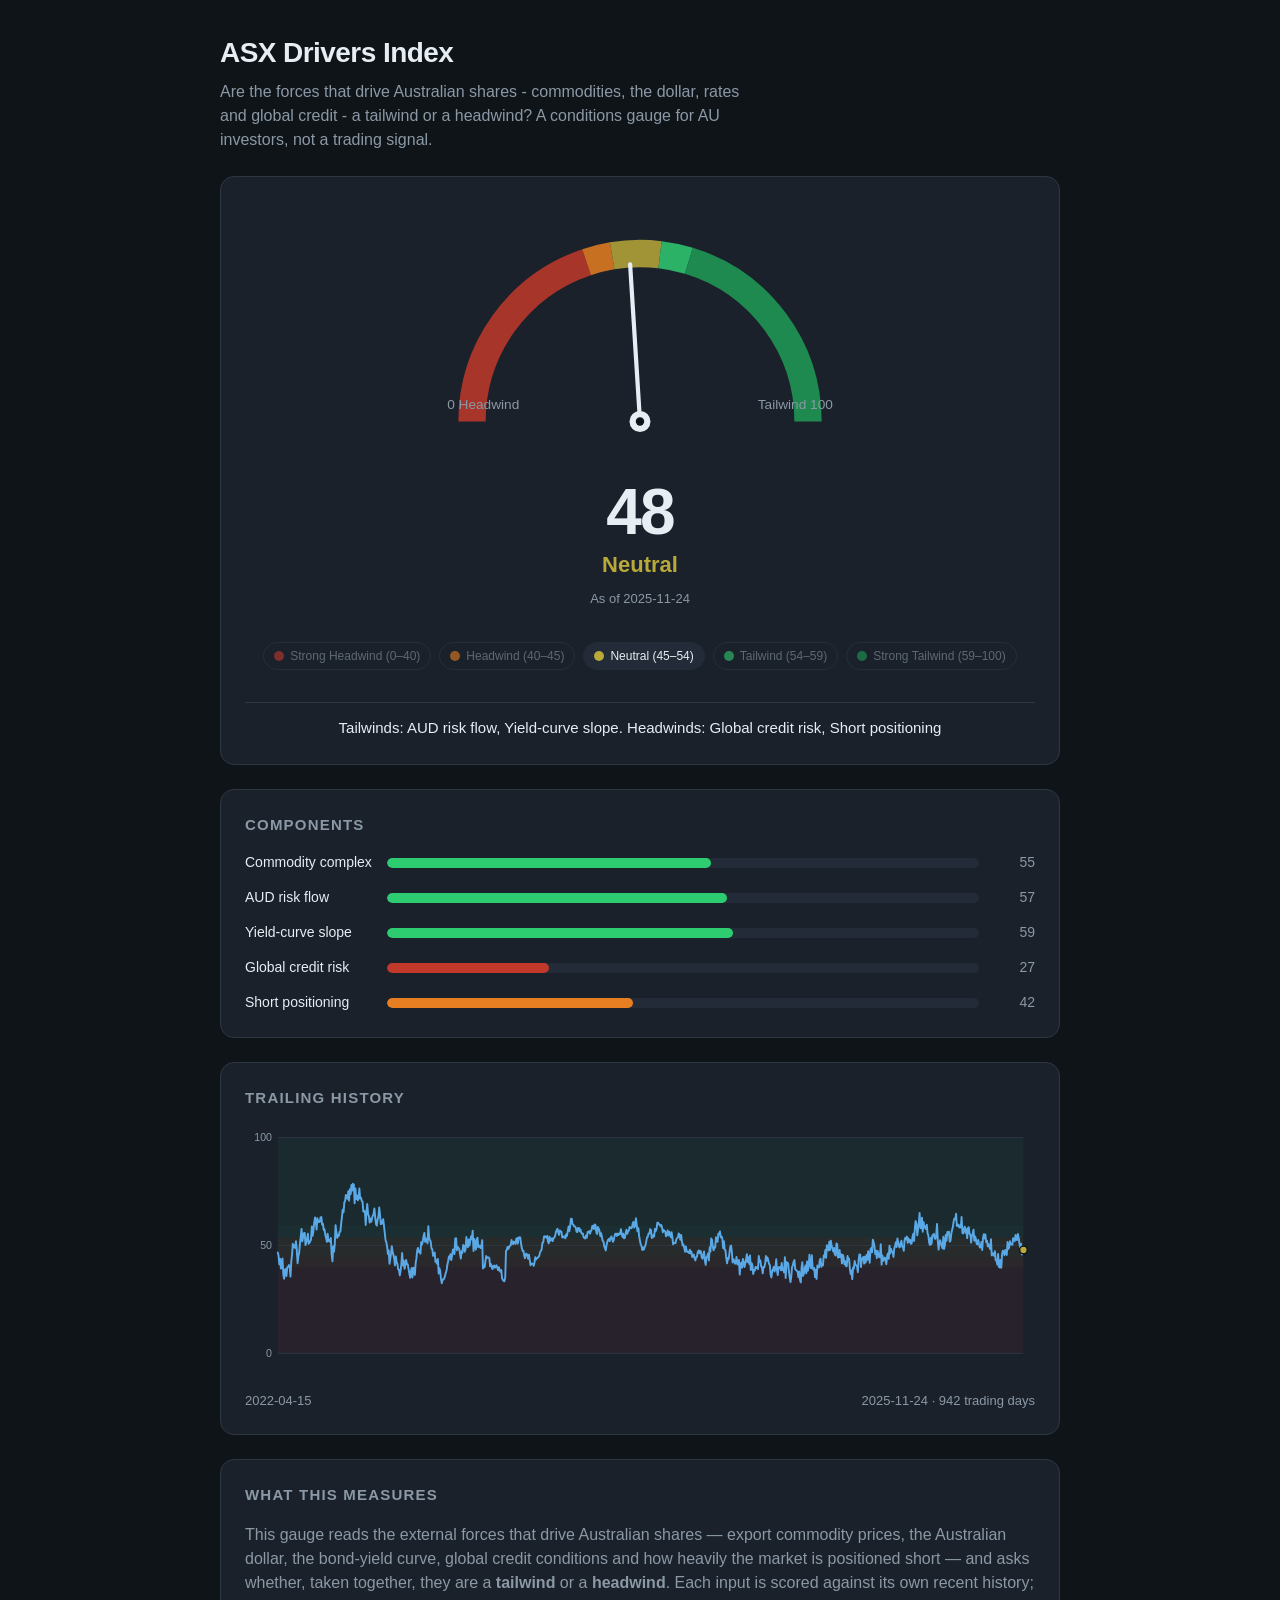
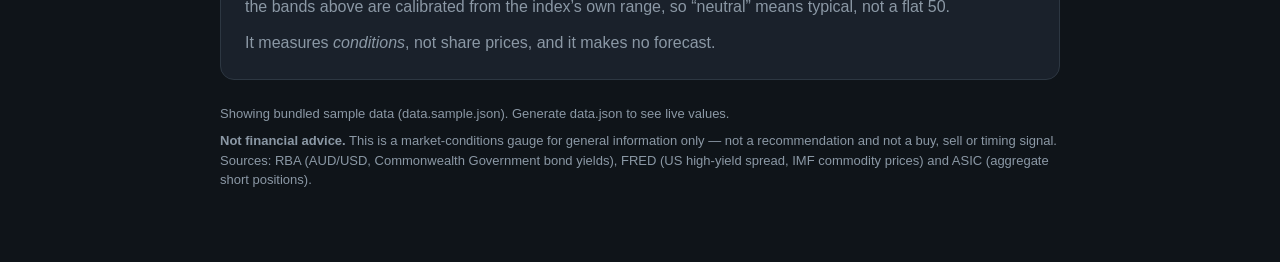
==== web/index.html @ b79fdc81 "Public framing: stable calibrated band labels, legend, summary Replace rank-against-all-history labe" ====
<!DOCTYPE html>
<html lang="en">
<head>
  <meta charset="utf-8" />
  <meta name="viewport" content="width=device-width, initial-scale=1" />
  <title>ASX Mood Index</title>
  <meta name="description" content="A Fear & Greed-style market-sentiment gauge for the Australian market." />
  <link rel="stylesheet" href="styles.css" />
</head>
<body>
  <main class="wrap">
    <header class="head">
      <h1>ASX Mood Index</h1>
      <p class="tagline">A Fear &amp; Greed&ndash;style sentiment gauge for the Australian market.
        A measure of market <em>mood</em>, not a trading signal.</p>
    </header>

    <section class="gauge-card" aria-label="Current mood gauge">
      <svg id="gauge" viewBox="0 0 400 250" role="img" aria-labelledby="gauge-score gauge-label"></svg>
      <div class="gauge-readout">
        <div id="gauge-score" class="score">&ndash;&ndash;</div>
        <div id="gauge-label" class="label">Loading&hellip;</div>
        <div id="gauge-date" class="asof"></div>
      </div>
      <div id="band-legend" class="band-legend"></div>
      <p id="summary" class="summary"></p>
    </section>

    <section class="components-card" aria-label="Component breakdown">
      <h2>Components</h2>
      <div id="components" class="components"></div>
    </section>

    <section class="history-card" aria-label="Trailing history">
      <h2>Trailing history</h2>
      <svg id="history" viewBox="0 0 820 260" role="img" aria-label="Index history chart"></svg>
      <div id="history-meta" class="history-meta"></div>
    </section>

    <section class="about-card" aria-label="What this measures">
      <h2>What this measures</h2>
      <p>This gauge reads the external forces that drive Australian shares &mdash; export
        commodity prices, the Australian dollar, the bond-yield curve, global credit
        conditions and how heavily the market is positioned short &mdash; and asks whether,
        taken together, they are a <strong>tailwind</strong> or a <strong>headwind</strong>.
        Each input is scored against its own recent history; the bands above are calibrated
        from the index&rsquo;s own range, so &ldquo;neutral&rdquo; means typical, not a flat 50.</p>
      <p>It measures <em>conditions</em>, not share prices, and it makes no forecast.</p>
    </section>

    <footer class="foot">
      <p id="source-note"></p>
      <p class="disclaimer"><strong>Not financial advice.</strong> This is a market-conditions
        gauge for general information only &mdash; not a recommendation and not a buy, sell or
        timing signal. Sources: RBA (AUD/USD, Commonwealth Government bond yields), FRED
        (US high-yield spread, IMF commodity prices) and ASIC (aggregate short positions).</p>
    </footer>
  </main>

  <script src="app.js"></script>
</body>
</html>
---- web/styles.css ----
:root {
  --bg: #0f1419;
  --panel: #1a212b;
  --panel-2: #222b37;
  --text: #e6edf3;
  --muted: #8b98a5;
  --line: #2d3742;

  --extreme-fear: #c0392b;
  --fear: #e67e22;
  --neutral: #b8a93a;
  --greed: #2ecc71;
  --extreme-greed: #1f9d57;
}

* { box-sizing: border-box; }

body {
  margin: 0;
  background: var(--bg);
  color: var(--text);
  font: 16px/1.5 -apple-system, BlinkMacSystemFont, "Segoe UI", Roboto, Helvetica, Arial, sans-serif;
}

.wrap {
  max-width: 880px;
  margin: 0 auto;
  padding: 32px 20px 64px;
}

.head h1 {
  margin: 0 0 6px;
  font-size: 28px;
  letter-spacing: -0.02em;
}

.tagline {
  margin: 0;
  color: var(--muted);
  max-width: 60ch;
}

section {
  background: var(--panel);
  border: 1px solid var(--line);
  border-radius: 14px;
  padding: 24px;
  margin-top: 24px;
}

h2 {
  margin: 0 0 16px;
  font-size: 15px;
  text-transform: uppercase;
  letter-spacing: 0.08em;
  color: var(--muted);
}

/* Gauge */
.gauge-card {
  display: flex;
  flex-wrap: wrap;
  align-items: center;
  justify-content: center;
  gap: 16px;
  text-align: center;
}

#gauge { width: 100%; max-width: 420px; height: auto; }

.gauge-readout { width: 100%; }

.score {
  font-size: 64px;
  font-weight: 700;
  line-height: 1;
  letter-spacing: -0.03em;
}

.label {
  font-size: 22px;
  font-weight: 600;
  margin-top: 4px;
}

.asof {
  color: var(--muted);
  font-size: 13px;
  margin-top: 8px;
}

/* Band legend */
.band-legend {
  display: flex;
  flex-wrap: wrap;
  justify-content: center;
  gap: 8px;
  margin-top: 18px;
  width: 100%;
}

.band-chip {
  display: inline-flex;
  align-items: center;
  gap: 6px;
  padding: 4px 10px;
  border-radius: 999px;
  border: 1px solid var(--line);
  font-size: 12px;
  color: var(--muted);
  opacity: 0.6;
}

.band-chip.active {
  opacity: 1;
  color: var(--text);
  background: var(--panel-2);
  border-color: var(--panel-2);
}

.band-dot {
  width: 10px;
  height: 10px;
  border-radius: 50%;
  display: inline-block;
}

.summary {
  width: 100%;
  margin: 16px 0 0;
  padding-top: 14px;
  border-top: 1px solid var(--line);
  color: var(--text);
  font-size: 15px;
}

.about-card p {
  margin: 0 0 12px;
  color: var(--muted);
}
.about-card p:last-child { margin-bottom: 0; }

/* Components */
.components { display: grid; gap: 14px; }

.component {
  display: grid;
  grid-template-columns: 130px 1fr 44px;
  align-items: center;
  gap: 12px;
}

.component .name { color: var(--text); font-size: 14px; }

.component .track {
  position: relative;
  height: 10px;
  background: var(--panel-2);
  border-radius: 6px;
  overflow: hidden;
}

.component .fill {
  position: absolute;
  top: 0; left: 0; bottom: 0;
  border-radius: 6px;
}

.component .val {
  text-align: right;
  font-variant-numeric: tabular-nums;
  color: var(--muted);
  font-size: 14px;
}

/* History */
#history { width: 100%; height: auto; }

.history-meta {
  display: flex;
  justify-content: space-between;
  color: var(--muted);
  font-size: 13px;
  margin-top: 8px;
}

/* Footer */
.foot { margin-top: 24px; }
.foot p { margin: 0 0 8px; color: var(--muted); font-size: 13px; }
.disclaimer { font-size: 12px; }

@media (max-width: 520px) {
  .score { font-size: 52px; }
  .component { grid-template-columns: 96px 1fr 40px; }
}
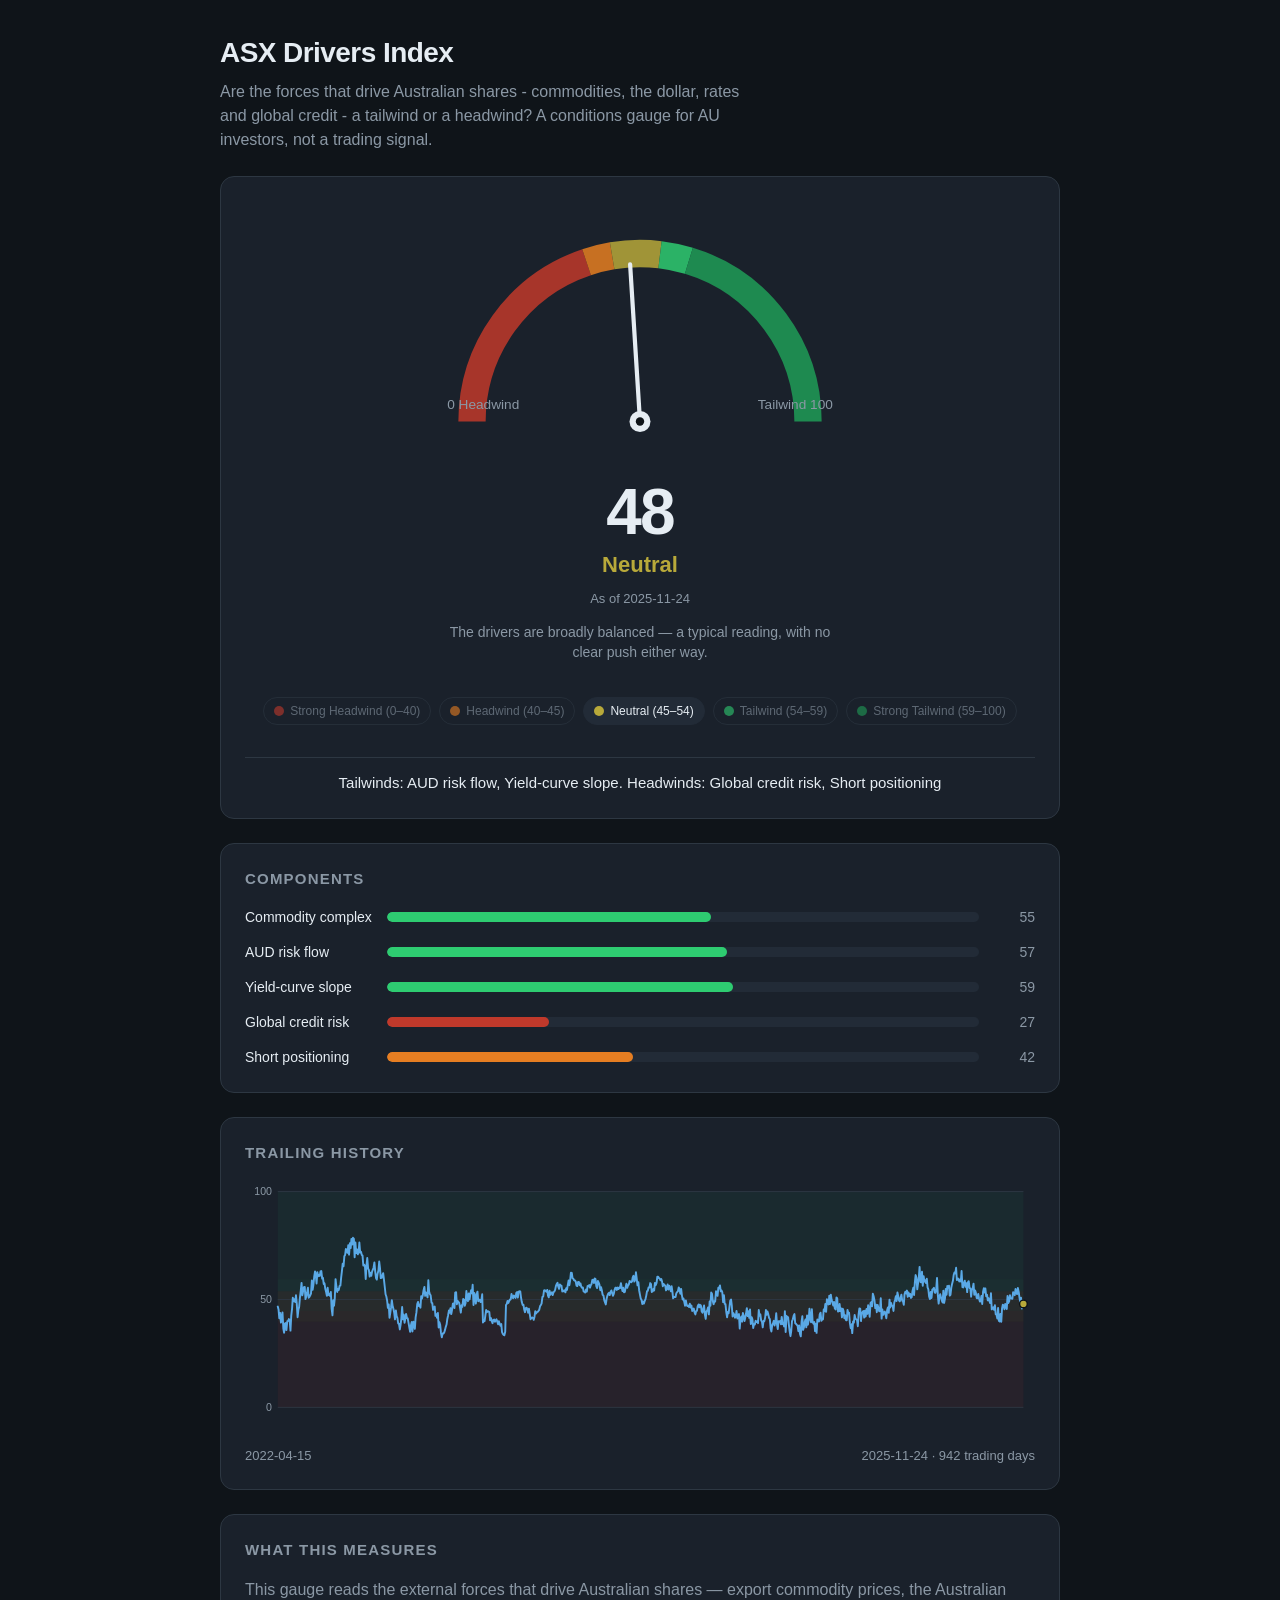
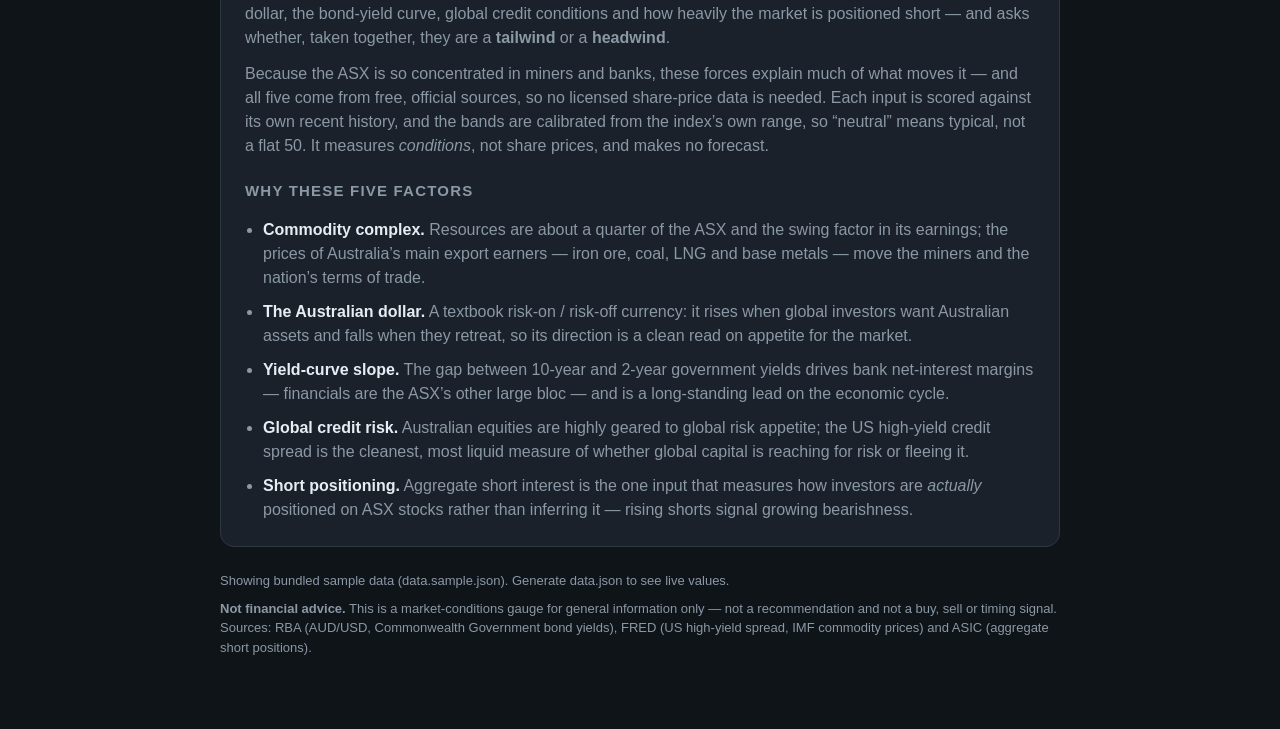
==== commit 01400a00: "Describe the bands and justify the factors in the UI Address framing feedback: add a plain-English d" ====
--- a/web/index.html
+++ b/web/index.html
@@ -5,7 +5,7 @@
   <meta name="viewport" content="width=device-width, initial-scale=1" />
   <title>ASX Mood Index</title>
   <meta name="description" content="A Fear & Greed-style market-sentiment gauge for the Australian market." />
-  <link rel="stylesheet" href="styles.css" />
+  <link rel="stylesheet" href="styles.css?v=3" />
 </head>
 <body>
   <main class="wrap">
@@ -21,6 +21,7 @@
         <div id="gauge-score" class="score">&ndash;&ndash;</div>
         <div id="gauge-label" class="label">Loading&hellip;</div>
         <div id="gauge-date" class="asof"></div>
+        <p id="band-description" class="band-desc"></p>
       </div>
       <div id="band-legend" class="band-legend"></div>
       <p id="summary" class="summary"></p>
@@ -42,10 +43,33 @@
       <p>This gauge reads the external forces that drive Australian shares &mdash; export
         commodity prices, the Australian dollar, the bond-yield curve, global credit
         conditions and how heavily the market is positioned short &mdash; and asks whether,
-        taken together, they are a <strong>tailwind</strong> or a <strong>headwind</strong>.
-        Each input is scored against its own recent history; the bands above are calibrated
-        from the index&rsquo;s own range, so &ldquo;neutral&rdquo; means typical, not a flat 50.</p>
-      <p>It measures <em>conditions</em>, not share prices, and it makes no forecast.</p>
+        taken together, they are a <strong>tailwind</strong> or a <strong>headwind</strong>.</p>
+      <p>Because the ASX is so concentrated in miners and banks, these forces explain much of
+        what moves it &mdash; and all five come from free, official sources, so no licensed
+        share-price data is needed. Each input is scored against its own recent history, and
+        the bands are calibrated from the index&rsquo;s own range, so &ldquo;neutral&rdquo;
+        means typical, not a flat 50. It measures <em>conditions</em>, not share prices, and
+        makes no forecast.</p>
+
+      <h2>Why these five factors</h2>
+      <ul class="factors">
+        <li><strong>Commodity complex.</strong> Resources are about a quarter of the ASX and
+          the swing factor in its earnings; the prices of Australia&rsquo;s main export
+          earners &mdash; iron ore, coal, LNG and base metals &mdash; move the miners and the
+          nation&rsquo;s terms of trade.</li>
+        <li><strong>The Australian dollar.</strong> A textbook risk-on / risk-off currency: it
+          rises when global investors want Australian assets and falls when they retreat, so
+          its direction is a clean read on appetite for the market.</li>
+        <li><strong>Yield-curve slope.</strong> The gap between 10-year and 2-year government
+          yields drives bank net-interest margins &mdash; financials are the ASX&rsquo;s other
+          large bloc &mdash; and is a long-standing lead on the economic cycle.</li>
+        <li><strong>Global credit risk.</strong> Australian equities are highly geared to
+          global risk appetite; the US high-yield credit spread is the cleanest, most liquid
+          measure of whether global capital is reaching for risk or fleeing it.</li>
+        <li><strong>Short positioning.</strong> Aggregate short interest is the one input that
+          measures how investors are <em>actually</em> positioned on ASX stocks rather than
+          inferring it &mdash; rising shorts signal growing bearishness.</li>
+      </ul>
     </section>
 
     <footer class="foot">
@@ -57,6 +81,6 @@
     </footer>
   </main>
 
-  <script src="app.js"></script>
+  <script src="app.js?v=3"></script>
 </body>
 </html>
--- a/web/styles.css
+++ b/web/styles.css
@@ -125,6 +125,15 @@
   display: inline-block;
 }
 
+.band-desc {
+  width: 100%;
+  max-width: 52ch;
+  margin: 14px auto 0;
+  color: var(--muted);
+  font-size: 14px;
+  line-height: 1.45;
+}
+
 .summary {
   width: 100%;
   margin: 16px 0 0;
@@ -138,7 +147,17 @@
   margin: 0 0 12px;
   color: var(--muted);
 }
-.about-card p:last-child { margin-bottom: 0; }
+.about-card h2 { margin-top: 22px; }
+.about-card h2:first-child { margin-top: 0; }
+
+.factors {
+  margin: 0;
+  padding-left: 18px;
+  color: var(--muted);
+}
+.factors li { margin-bottom: 10px; }
+.factors li:last-child { margin-bottom: 0; }
+.factors strong { color: var(--text); }
 
 /* Components */
 .components { display: grid; gap: 14px; }
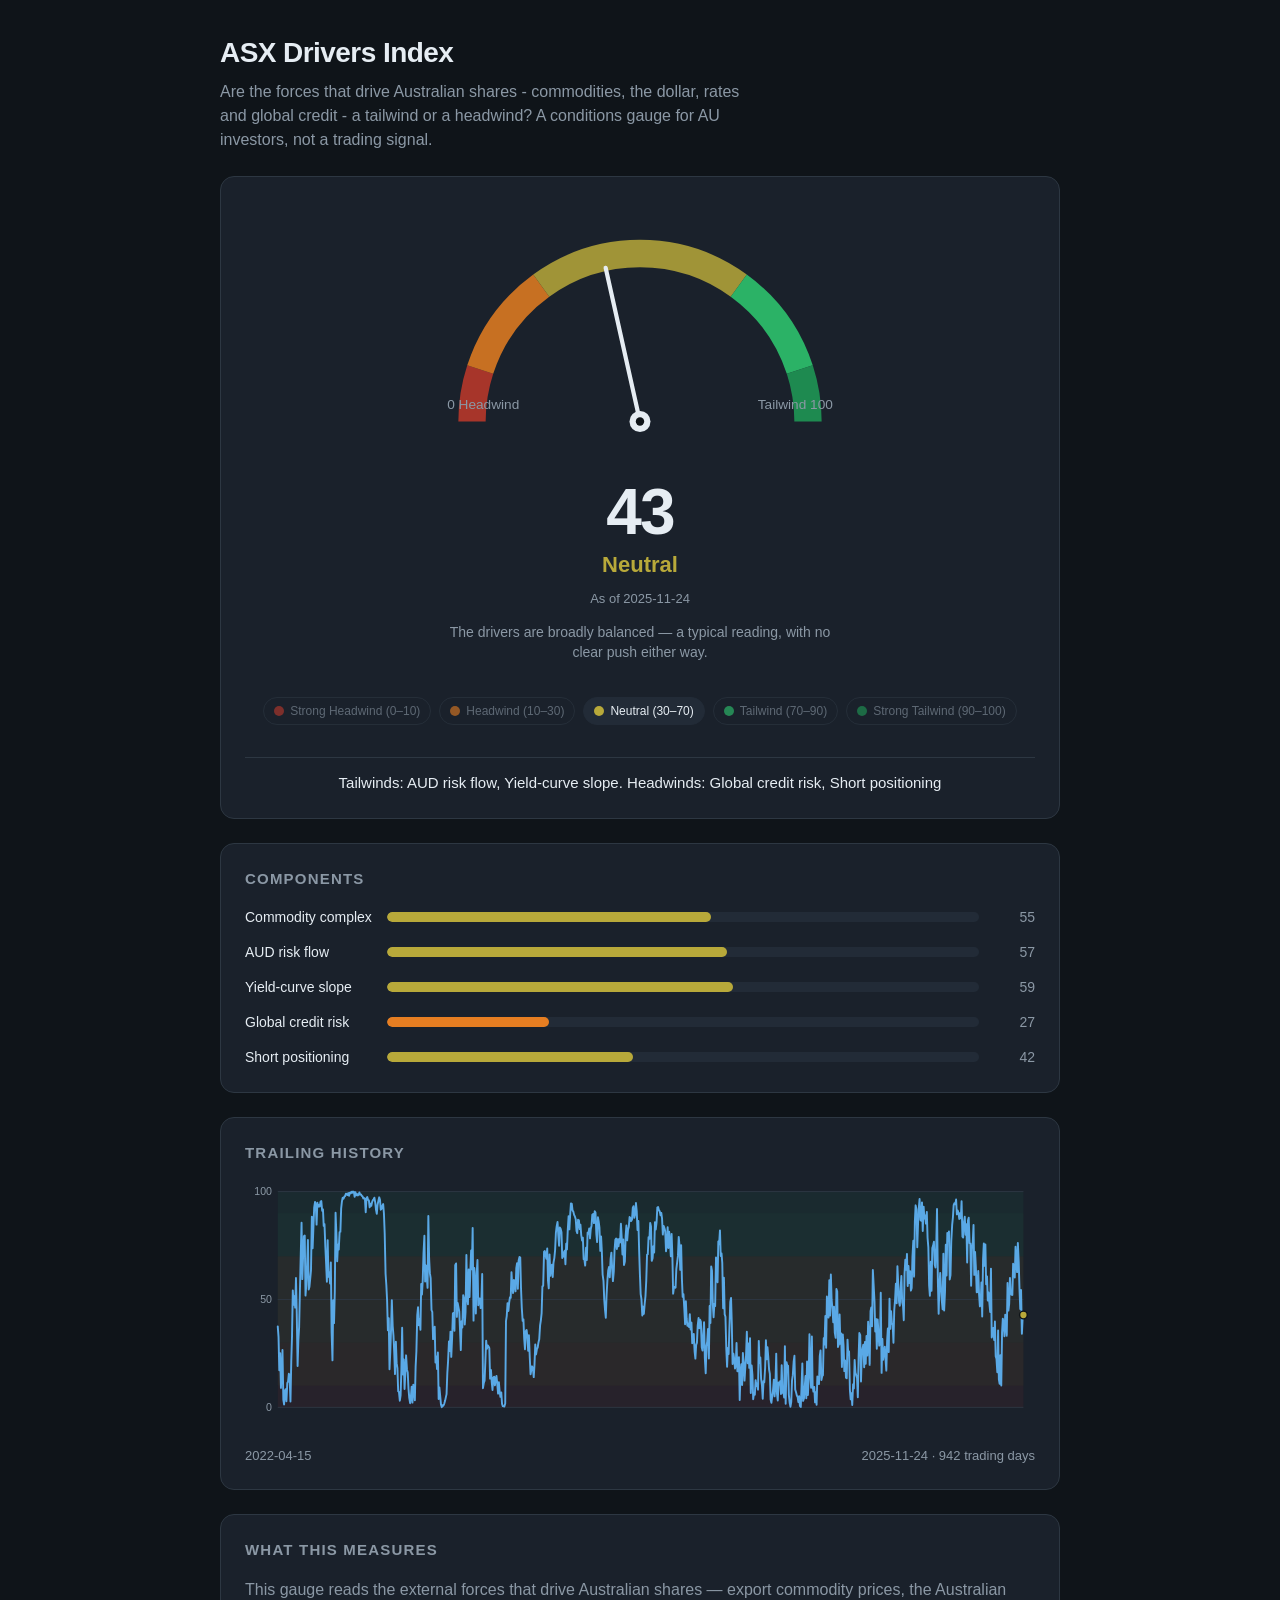
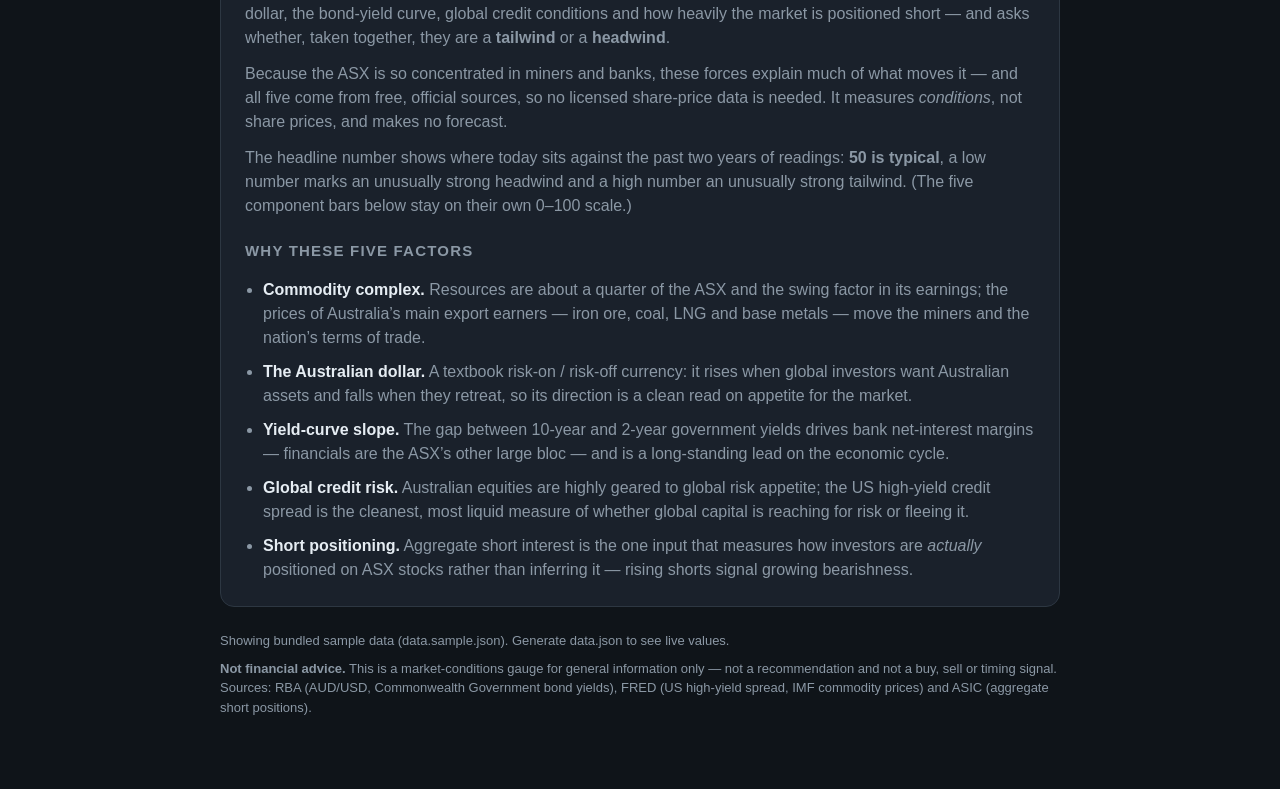
==== commit 99c37514: "Display gauge as percentile vs history so the needle swings Averaging compresses the raw composite i" ====
--- a/web/index.html
+++ b/web/index.html
@@ -46,10 +46,12 @@
         taken together, they are a <strong>tailwind</strong> or a <strong>headwind</strong>.</p>
       <p>Because the ASX is so concentrated in miners and banks, these forces explain much of
         what moves it &mdash; and all five come from free, official sources, so no licensed
-        share-price data is needed. Each input is scored against its own recent history, and
-        the bands are calibrated from the index&rsquo;s own range, so &ldquo;neutral&rdquo;
-        means typical, not a flat 50. It measures <em>conditions</em>, not share prices, and
+        share-price data is needed. It measures <em>conditions</em>, not share prices, and
         makes no forecast.</p>
+      <p>The headline number shows where today sits against the past two years of readings:
+        <strong>50 is typical</strong>, a low number marks an unusually strong headwind and a
+        high number an unusually strong tailwind. (The five component bars below stay on their
+        own 0&ndash;100 scale.)</p>
 
       <h2>Why these five factors</h2>
       <ul class="factors">
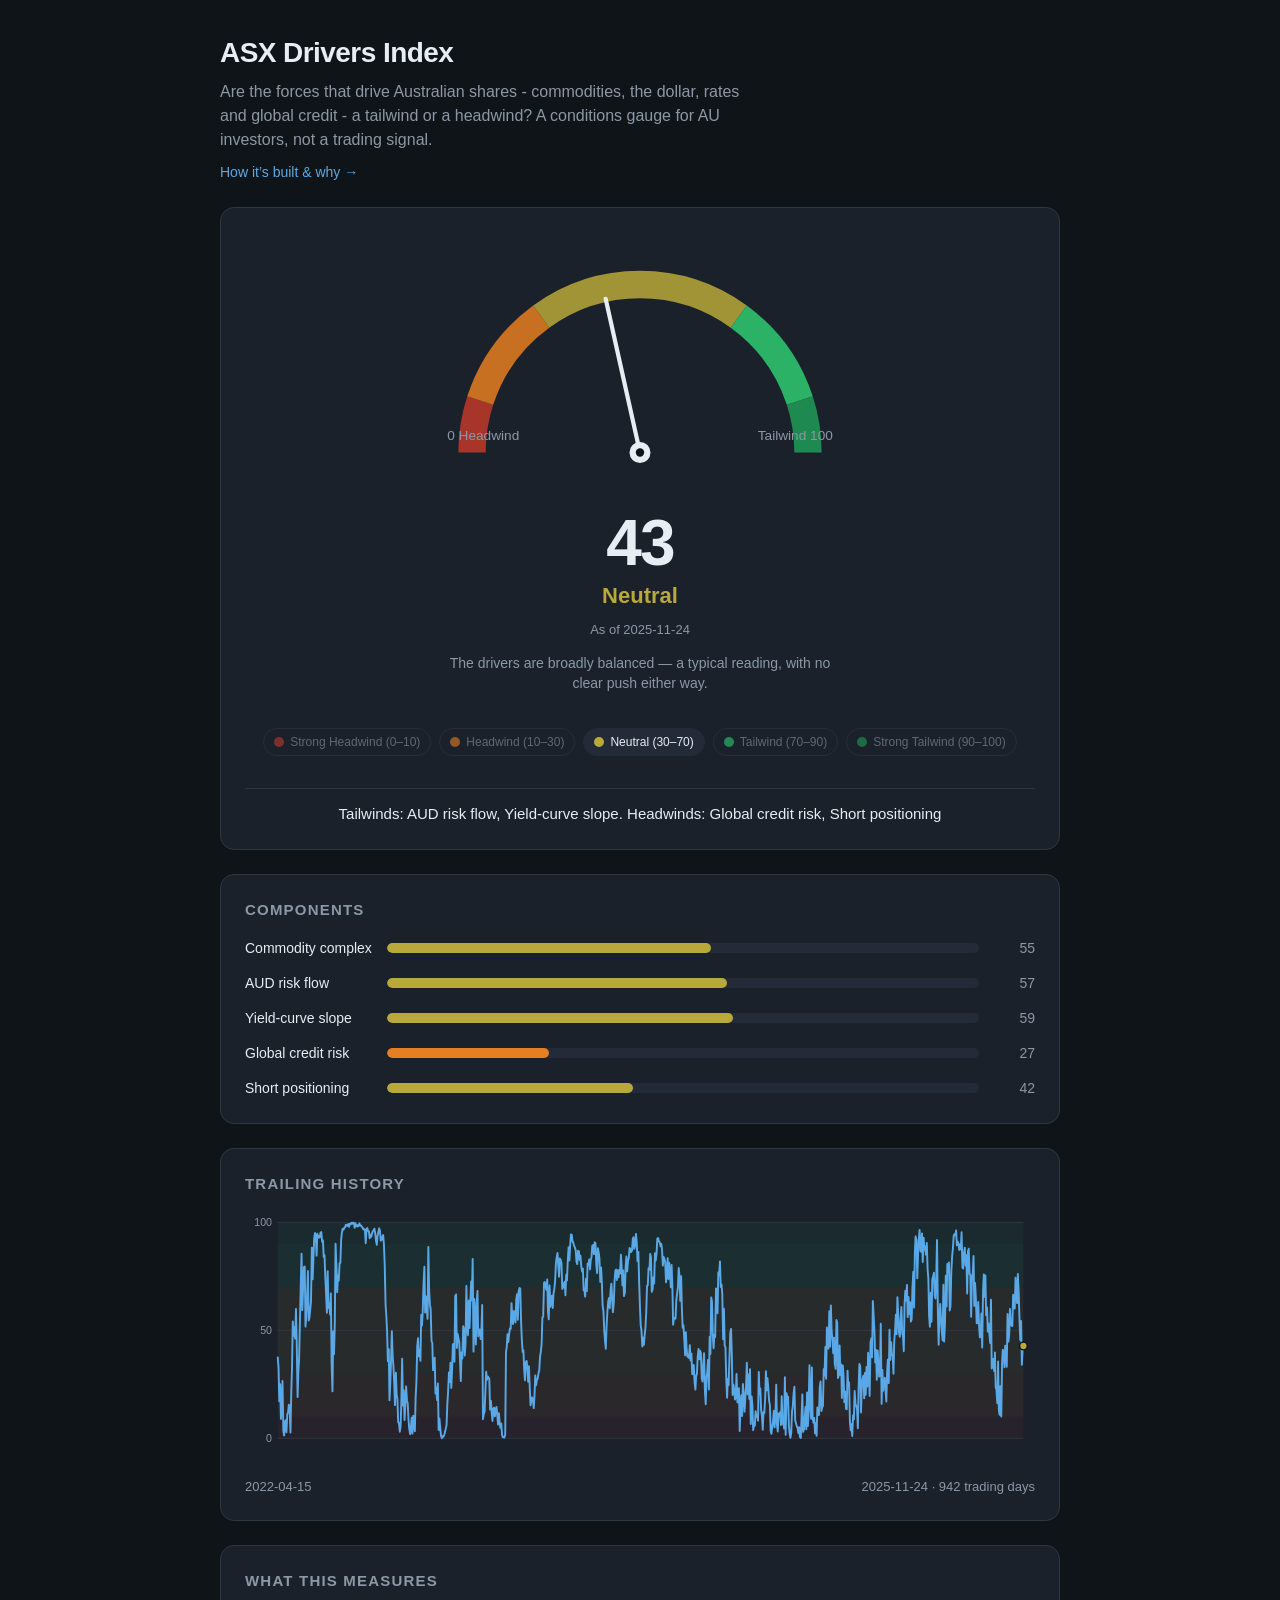
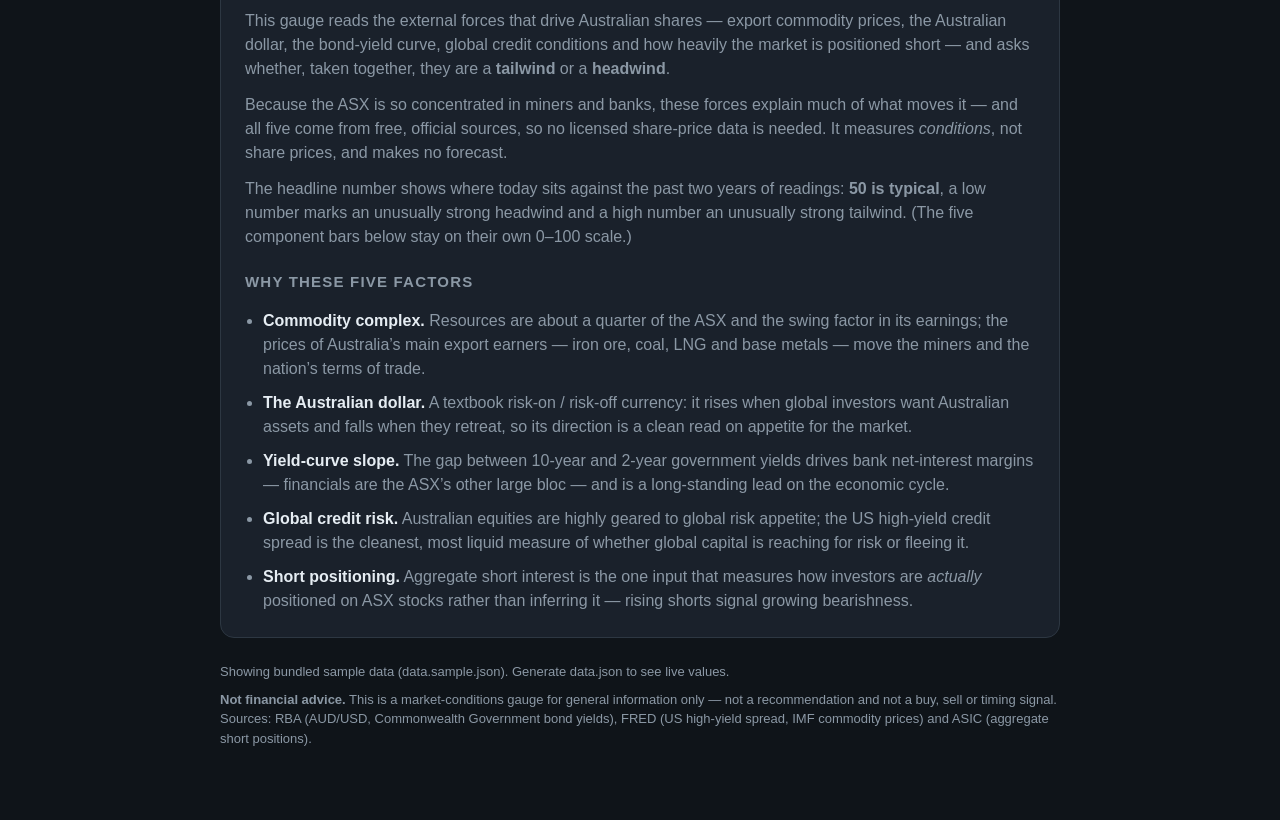
==== commit 5bcadf18: "Phase 2: add published methodology page Add web/methodology.html (linked from the dashboard header):" ====
--- a/web/index.html
+++ b/web/index.html
@@ -5,7 +5,7 @@
   <meta name="viewport" content="width=device-width, initial-scale=1" />
   <title>ASX Mood Index</title>
   <meta name="description" content="A Fear & Greed-style market-sentiment gauge for the Australian market." />
-  <link rel="stylesheet" href="styles.css?v=3" />
+  <link rel="stylesheet" href="styles.css?v=4" />
 </head>
 <body>
   <main class="wrap">
@@ -13,6 +13,7 @@
       <h1>ASX Mood Index</h1>
       <p class="tagline">A Fear &amp; Greed&ndash;style sentiment gauge for the Australian market.
         A measure of market <em>mood</em>, not a trading signal.</p>
+      <p class="head-links"><a href="methodology.html">How it&rsquo;s built &amp; why &rarr;</a></p>
     </header>
 
     <section class="gauge-card" aria-label="Current mood gauge">
--- a/web/styles.css
+++ b/web/styles.css
@@ -39,6 +39,39 @@
   color: var(--muted);
   max-width: 60ch;
 }
+
+.head-links {
+  margin: 10px 0 0;
+  font-size: 14px;
+}
+.head-links a {
+  color: #5aa9e6;
+  text-decoration: none;
+}
+.head-links a:hover { text-decoration: underline; }
+
+/* Methodology page */
+.method section h2 { color: var(--text); font-size: 19px; text-transform: none; letter-spacing: 0; }
+.method section h3 { color: var(--text); font-size: 15px; margin: 20px 0 8px; }
+.method section p { color: var(--muted); margin: 0 0 12px; }
+.method .steps { color: var(--muted); padding-left: 20px; margin: 0 0 12px; }
+.method .steps li { margin-bottom: 8px; }
+
+.method-table {
+  width: 100%;
+  border-collapse: collapse;
+  margin: 4px 0 16px;
+  font-size: 13px;
+}
+.method-table th,
+.method-table td {
+  text-align: left;
+  padding: 8px 10px;
+  border-bottom: 1px solid var(--line);
+  vertical-align: top;
+}
+.method-table th { color: var(--muted); font-weight: 600; }
+.method-table td { color: var(--text); }
 
 section {
   background: var(--panel);
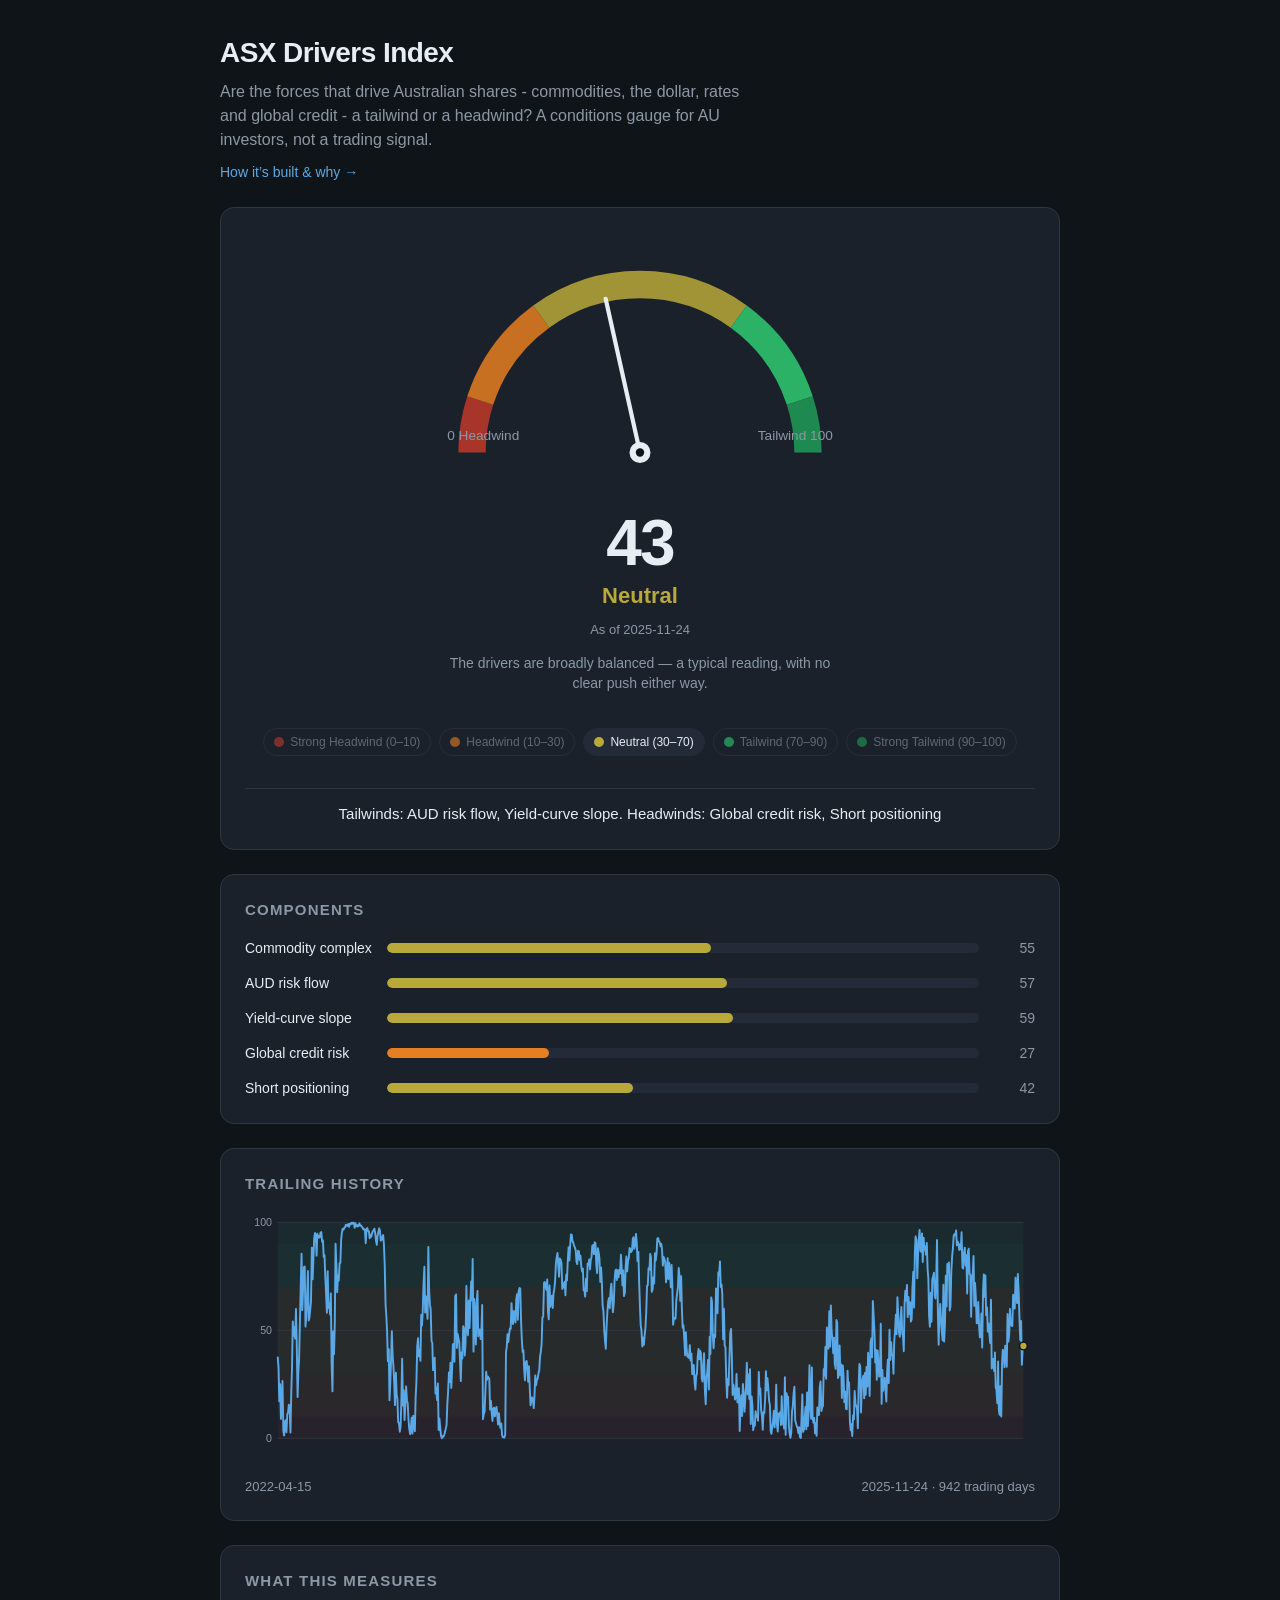
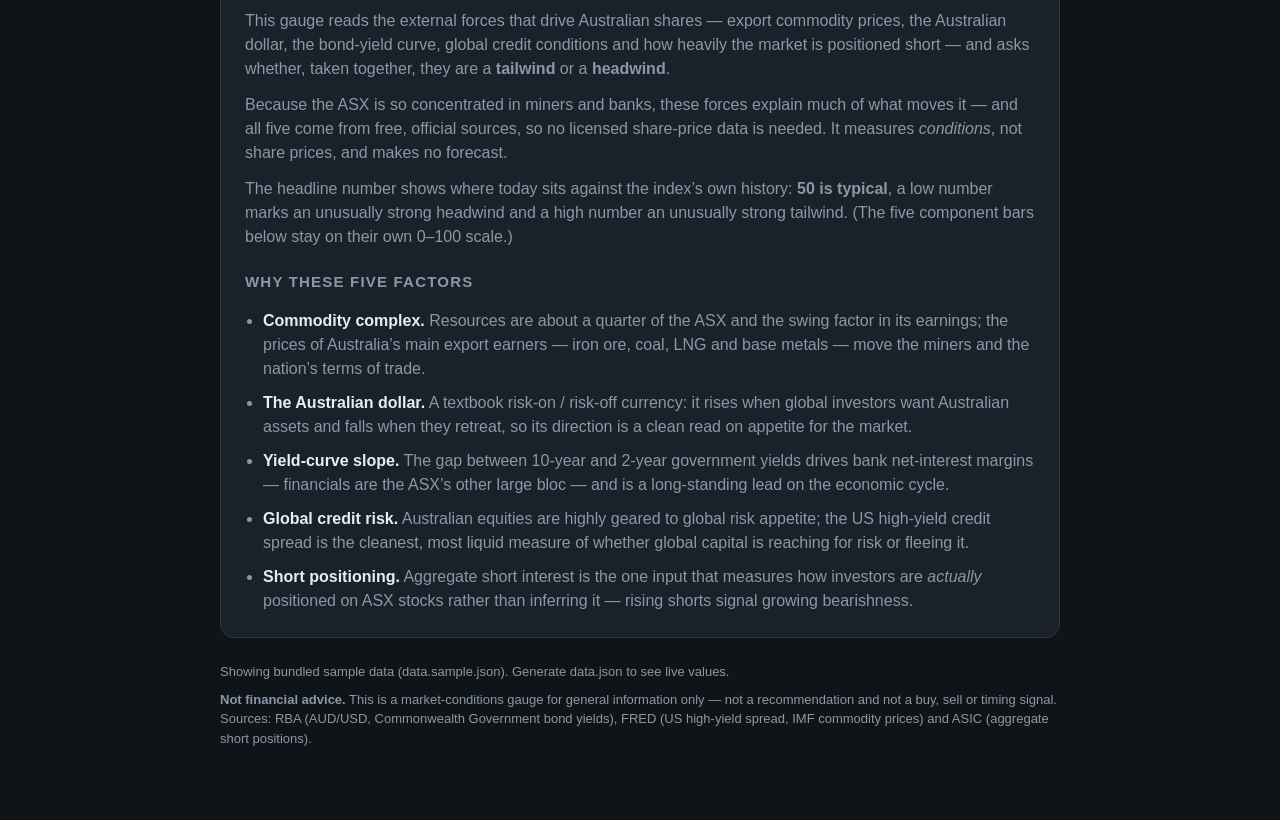
==== commit 05f3cc4e: "Make percentile copy accurate (own history, not fixed 2 years)" ====
--- a/web/index.html
+++ b/web/index.html
@@ -49,7 +49,7 @@
         what moves it &mdash; and all five come from free, official sources, so no licensed
         share-price data is needed. It measures <em>conditions</em>, not share prices, and
         makes no forecast.</p>
-      <p>The headline number shows where today sits against the past two years of readings:
+      <p>The headline number shows where today sits against the index&rsquo;s own history:
         <strong>50 is typical</strong>, a low number marks an unusually strong headwind and a
         high number an unusually strong tailwind. (The five component bars below stay on their
         own 0&ndash;100 scale.)</p>
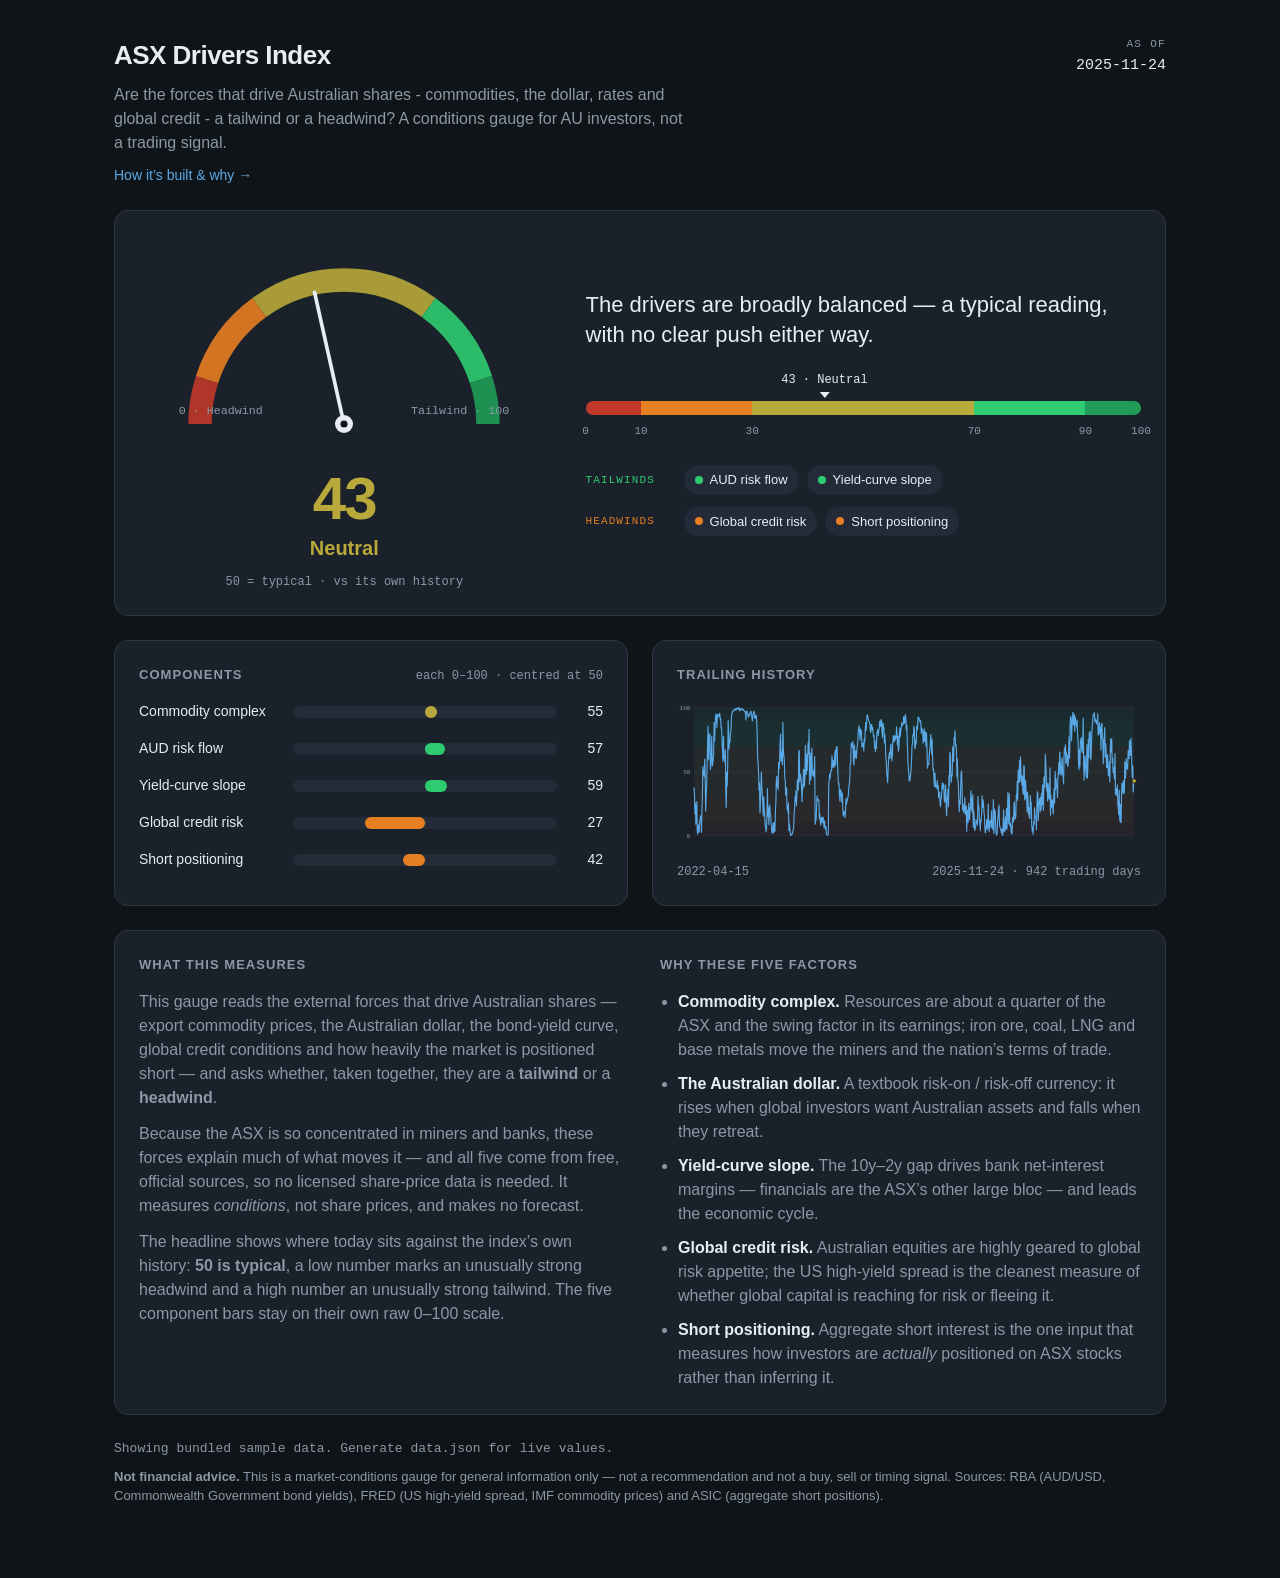
==== commit ce72fcda: "Redesign dashboard as a responsive tearsheet layout Adopt the Claude Design tearsheet style as the m" ====
--- a/web/index.html
+++ b/web/index.html
@@ -3,87 +3,104 @@
 <head>
   <meta charset="utf-8" />
   <meta name="viewport" content="width=device-width, initial-scale=1" />
-  <title>ASX Mood Index</title>
-  <meta name="description" content="A Fear & Greed-style market-sentiment gauge for the Australian market." />
-  <link rel="stylesheet" href="styles.css?v=4" />
+  <title>ASX Drivers Index</title>
+  <meta name="description" content="A conditions gauge for the Australian market: are the forces that drive ASX shares a tailwind or a headwind?" />
+  <link rel="stylesheet" href="styles.css?v=5" />
 </head>
 <body>
   <main class="wrap">
     <header class="head">
-      <h1>ASX Mood Index</h1>
-      <p class="tagline">A Fear &amp; Greed&ndash;style sentiment gauge for the Australian market.
-        A measure of market <em>mood</em>, not a trading signal.</p>
-      <p class="head-links"><a href="methodology.html">How it&rsquo;s built &amp; why &rarr;</a></p>
+      <div class="head-main">
+        <h1>ASX Drivers Index</h1>
+        <p class="tagline">Are the forces that drive Australian shares &mdash; commodities, the
+          dollar, rates and global credit &mdash; a tailwind or a headwind? A conditions gauge for
+          AU investors, not a trading signal.</p>
+        <p class="head-links"><a href="methodology.html">How it&rsquo;s built &amp; why &rarr;</a></p>
+      </div>
+      <div class="head-aside">
+        <div class="asof-label mono">AS OF</div>
+        <div id="gauge-date" class="asof-date mono"></div>
+      </div>
     </header>
 
-    <section class="gauge-card" aria-label="Current mood gauge">
-      <svg id="gauge" viewBox="0 0 400 250" role="img" aria-labelledby="gauge-score gauge-label"></svg>
-      <div class="gauge-readout">
+    <section class="hero" aria-label="Current reading">
+      <div class="hero-gauge">
+        <svg id="gauge" viewBox="0 0 400 250" role="img" aria-labelledby="gauge-score gauge-label"></svg>
         <div id="gauge-score" class="score">&ndash;&ndash;</div>
         <div id="gauge-label" class="label">Loading&hellip;</div>
-        <div id="gauge-date" class="asof"></div>
-        <p id="band-description" class="band-desc"></p>
+        <div id="score-note" class="score-note mono"></div>
       </div>
-      <div id="band-legend" class="band-legend"></div>
-      <p id="summary" class="summary"></p>
+      <div class="hero-read">
+        <p id="band-description" class="hero-desc"></p>
+        <div id="band-bar" class="band-bar" aria-hidden="true"></div>
+        <div id="drivers" class="drivers"></div>
+      </div>
     </section>
 
-    <section class="components-card" aria-label="Component breakdown">
-      <h2>Components</h2>
-      <div id="components" class="components"></div>
-    </section>
+    <div class="grid-2">
+      <section class="components-card" aria-label="Component breakdown">
+        <div class="card-head">
+          <h2>Components</h2>
+          <span class="card-note mono">each 0&ndash;100 &middot; centred at 50</span>
+        </div>
+        <div id="components" class="components"></div>
+      </section>
 
-    <section class="history-card" aria-label="Trailing history">
-      <h2>Trailing history</h2>
-      <svg id="history" viewBox="0 0 820 260" role="img" aria-label="Index history chart"></svg>
-      <div id="history-meta" class="history-meta"></div>
-    </section>
+      <section class="history-card" aria-label="Trailing history">
+        <div class="card-head"><h2>Trailing history</h2></div>
+        <svg id="history" viewBox="0 0 820 260" role="img" aria-label="Index history chart"></svg>
+        <div id="history-meta" class="history-meta mono"></div>
+      </section>
+    </div>
 
-    <section class="about-card" aria-label="What this measures">
-      <h2>What this measures</h2>
-      <p>This gauge reads the external forces that drive Australian shares &mdash; export
-        commodity prices, the Australian dollar, the bond-yield curve, global credit
-        conditions and how heavily the market is positioned short &mdash; and asks whether,
-        taken together, they are a <strong>tailwind</strong> or a <strong>headwind</strong>.</p>
-      <p>Because the ASX is so concentrated in miners and banks, these forces explain much of
-        what moves it &mdash; and all five come from free, official sources, so no licensed
-        share-price data is needed. It measures <em>conditions</em>, not share prices, and
-        makes no forecast.</p>
-      <p>The headline number shows where today sits against the index&rsquo;s own history:
-        <strong>50 is typical</strong>, a low number marks an unusually strong headwind and a
-        high number an unusually strong tailwind. (The five component bars below stay on their
-        own 0&ndash;100 scale.)</p>
-
-      <h2>Why these five factors</h2>
-      <ul class="factors">
-        <li><strong>Commodity complex.</strong> Resources are about a quarter of the ASX and
-          the swing factor in its earnings; the prices of Australia&rsquo;s main export
-          earners &mdash; iron ore, coal, LNG and base metals &mdash; move the miners and the
-          nation&rsquo;s terms of trade.</li>
-        <li><strong>The Australian dollar.</strong> A textbook risk-on / risk-off currency: it
-          rises when global investors want Australian assets and falls when they retreat, so
-          its direction is a clean read on appetite for the market.</li>
-        <li><strong>Yield-curve slope.</strong> The gap between 10-year and 2-year government
-          yields drives bank net-interest margins &mdash; financials are the ASX&rsquo;s other
-          large bloc &mdash; and is a long-standing lead on the economic cycle.</li>
-        <li><strong>Global credit risk.</strong> Australian equities are highly geared to
-          global risk appetite; the US high-yield credit spread is the cleanest, most liquid
-          measure of whether global capital is reaching for risk or fleeing it.</li>
-        <li><strong>Short positioning.</strong> Aggregate short interest is the one input that
-          measures how investors are <em>actually</em> positioned on ASX stocks rather than
-          inferring it &mdash; rising shorts signal growing bearishness.</li>
-      </ul>
+    <section class="about-card">
+      <div class="grid-2">
+        <div>
+          <h2>What this measures</h2>
+          <p>This gauge reads the external forces that drive Australian shares &mdash; export
+            commodity prices, the Australian dollar, the bond-yield curve, global credit conditions
+            and how heavily the market is positioned short &mdash; and asks whether, taken together,
+            they are a <strong>tailwind</strong> or a <strong>headwind</strong>.</p>
+          <p>Because the ASX is so concentrated in miners and banks, these forces explain much of
+            what moves it &mdash; and all five come from free, official sources, so no licensed
+            share-price data is needed. It measures <em>conditions</em>, not share prices, and makes
+            no forecast.</p>
+          <p>The headline shows where today sits against the index&rsquo;s own history:
+            <strong>50 is typical</strong>, a low number marks an unusually strong headwind and a
+            high number an unusually strong tailwind. The five component bars stay on their own raw
+            0&ndash;100 scale.</p>
+        </div>
+        <div>
+          <h2>Why these five factors</h2>
+          <ul class="factors">
+            <li><strong>Commodity complex.</strong> Resources are about a quarter of the ASX and the
+              swing factor in its earnings; iron ore, coal, LNG and base metals move the miners and
+              the nation&rsquo;s terms of trade.</li>
+            <li><strong>The Australian dollar.</strong> A textbook risk-on / risk-off currency: it
+              rises when global investors want Australian assets and falls when they retreat.</li>
+            <li><strong>Yield-curve slope.</strong> The 10y&ndash;2y gap drives bank net-interest
+              margins &mdash; financials are the ASX&rsquo;s other large bloc &mdash; and leads the
+              economic cycle.</li>
+            <li><strong>Global credit risk.</strong> Australian equities are highly geared to global
+              risk appetite; the US high-yield spread is the cleanest measure of whether global
+              capital is reaching for risk or fleeing it.</li>
+            <li><strong>Short positioning.</strong> Aggregate short interest is the one input that
+              measures how investors are <em>actually</em> positioned on ASX stocks rather than
+              inferring it.</li>
+          </ul>
+        </div>
+      </div>
     </section>
 
     <footer class="foot">
-      <p id="source-note"></p>
-      <p class="disclaimer"><strong>Not financial advice.</strong> This is a market-conditions
-        gauge for general information only &mdash; not a recommendation and not a buy, sell or
-        timing signal. Sources: RBA (AUD/USD, Commonwealth Government bond yields), FRED
-        (US high-yield spread, IMF commodity prices) and ASIC (aggregate short positions).</p>
+      <p id="source-note" class="mono"></p>
+      <p class="disclaimer"><strong>Not financial advice.</strong> This is a market-conditions gauge
+        for general information only &mdash; not a recommendation and not a buy, sell or timing
+        signal. Sources: RBA (AUD/USD, Commonwealth Government bond yields), FRED (US high-yield
+        spread, IMF commodity prices) and ASIC (aggregate short positions).</p>
     </footer>
   </main>
 
-  <script src="app.js?v=3"></script>
+  <script src="app.js?v=5"></script>
 </body>
 </html>
--- a/web/styles.css
+++ b/web/styles.css
@@ -5,12 +5,9 @@
   --text: #e6edf3;
   --muted: #8b98a5;
   --line: #2d3742;
-
-  --extreme-fear: #c0392b;
-  --fear: #e67e22;
-  --neutral: #b8a93a;
-  --greed: #2ecc71;
-  --extreme-greed: #1f9d57;
+  --link: #5aa9e6;
+  --tail: #2ecc71;
+  --head: #e67e22;
 }
 
 * { box-sizing: border-box; }
@@ -22,57 +19,32 @@
   font: 16px/1.5 -apple-system, BlinkMacSystemFont, "Segoe UI", Roboto, Helvetica, Arial, sans-serif;
 }
 
+.mono { font-family: ui-monospace, SFMono-Regular, Menlo, Consolas, monospace; }
+
 .wrap {
-  max-width: 880px;
+  max-width: 1100px;
   margin: 0 auto;
-  padding: 32px 20px 64px;
+  padding: 36px 24px 64px;
 }
 
-.head h1 {
-  margin: 0 0 6px;
-  font-size: 28px;
-  letter-spacing: -0.02em;
+/* Header */
+.head {
+  display: flex;
+  justify-content: space-between;
+  align-items: flex-start;
+  gap: 24px;
+  margin-bottom: 24px;
 }
+.head h1 { margin: 0 0 8px; font-size: 26px; letter-spacing: -0.02em; }
+.tagline { margin: 0; color: var(--muted); max-width: 64ch; }
+.head-links { margin: 10px 0 0; font-size: 14px; }
+.head-links a { color: var(--link); text-decoration: none; }
+.head-links a:hover { text-decoration: underline; }
+.head-aside { text-align: right; flex: none; }
+.asof-label { font-size: 11px; color: var(--muted); letter-spacing: 0.12em; }
+.asof-date { font-size: 15px; color: var(--text); margin-top: 2px; }
 
-.tagline {
-  margin: 0;
-  color: var(--muted);
-  max-width: 60ch;
-}
-
-.head-links {
-  margin: 10px 0 0;
-  font-size: 14px;
-}
-.head-links a {
-  color: #5aa9e6;
-  text-decoration: none;
-}
-.head-links a:hover { text-decoration: underline; }
-
-/* Methodology page */
-.method section h2 { color: var(--text); font-size: 19px; text-transform: none; letter-spacing: 0; }
-.method section h3 { color: var(--text); font-size: 15px; margin: 20px 0 8px; }
-.method section p { color: var(--muted); margin: 0 0 12px; }
-.method .steps { color: var(--muted); padding-left: 20px; margin: 0 0 12px; }
-.method .steps li { margin-bottom: 8px; }
-
-.method-table {
-  width: 100%;
-  border-collapse: collapse;
-  margin: 4px 0 16px;
-  font-size: 13px;
-}
-.method-table th,
-.method-table td {
-  text-align: left;
-  padding: 8px 10px;
-  border-bottom: 1px solid var(--line);
-  vertical-align: top;
-}
-.method-table th { color: var(--muted); font-weight: 600; }
-.method-table td { color: var(--text); }
-
+/* Cards */
 section {
   background: var(--panel);
   border: 1px solid var(--line);
@@ -80,168 +52,118 @@
   padding: 24px;
   margin-top: 24px;
 }
-
 h2 {
   margin: 0 0 16px;
-  font-size: 15px;
+  font-size: 13px;
   text-transform: uppercase;
   letter-spacing: 0.08em;
   color: var(--muted);
 }
+.card-head { display: flex; justify-content: space-between; align-items: baseline; margin-bottom: 16px; }
+.card-head h2 { margin: 0; }
+.card-note { color: var(--muted); font-size: 12px; }
 
-/* Gauge */
-.gauge-card {
-  display: flex;
-  flex-wrap: wrap;
+.grid-2 { display: grid; grid-template-columns: 1fr 1fr; gap: 24px; margin-top: 24px; }
+.grid-2 > section { margin-top: 0; }
+.about-card .grid-2 { margin-top: 0; gap: 40px; }
+
+/* Hero */
+.hero {
+  display: grid;
+  grid-template-columns: 0.85fr 1.15fr;
+  gap: 36px;
   align-items: center;
-  justify-content: center;
-  gap: 16px;
-  text-align: center;
+}
+.hero-gauge { text-align: center; }
+#gauge { width: 100%; max-width: 360px; height: auto; }
+.score { font-size: 60px; font-weight: 700; line-height: 1; letter-spacing: -0.03em; margin-top: 2px; }
+.label { font-size: 20px; font-weight: 600; margin-top: 4px; }
+.score-note { color: var(--muted); font-size: 12px; margin-top: 10px; }
+
+.hero-read { min-width: 0; }
+.hero-desc { font-size: 22px; line-height: 1.35; font-weight: 500; color: var(--text); margin: 0 0 8px; }
+
+/* Horizontal band bar with marker */
+.band-bar { position: relative; padding-top: 30px; margin: 22px 0 0; }
+.bandbar-marker {
+  position: absolute; top: 0; transform: translateX(-50%);
+  display: flex; flex-direction: column; align-items: center;
+}
+.bandbar-mlabel { font-size: 12px; color: var(--text); white-space: nowrap; }
+.bandbar-tri {
+  width: 0; height: 0; margin-top: 3px;
+  border-left: 5px solid transparent; border-right: 5px solid transparent;
+  border-top: 6px solid var(--text);
+}
+.bandbar-track { display: flex; height: 14px; border-radius: 7px; overflow: hidden; }
+.bandbar-seg { height: 100%; }
+.bandbar-axis { position: relative; height: 16px; margin-top: 8px; }
+.bandbar-axis > div {
+  position: absolute; transform: translateX(-50%);
+  font-size: 11px; color: var(--muted);
 }
 
-#gauge { width: 100%; max-width: 420px; height: auto; }
+/* Tailwind / headwind chip rows */
+.drivers { margin-top: 26px; display: flex; flex-direction: column; gap: 12px; }
+.driver-row { display: flex; align-items: center; gap: 14px; }
+.driver-title { font-size: 11px; letter-spacing: 0.1em; width: 84px; flex: none; }
+.driver-title.is-tail { color: var(--tail); }
+.driver-title.is-head { color: var(--head); }
+.driver-chips { display: flex; flex-wrap: wrap; gap: 8px; }
+.driver-chip {
+  display: inline-flex; align-items: center; gap: 7px;
+  padding: 5px 11px; border-radius: 999px;
+  background: var(--panel-2); font-size: 13px; color: var(--text);
+}
+.driver-dot { width: 8px; height: 8px; border-radius: 50%; flex: none; }
 
-.gauge-readout { width: 100%; }
+/* Components: diverging bars centred at 50 */
+.components { display: grid; gap: 16px; }
+.component { display: grid; grid-template-columns: 140px 1fr 32px; align-items: center; gap: 14px; }
+.component .name { color: var(--text); font-size: 14px; }
+.component .track { position: relative; height: 12px; background: var(--panel-2); border-radius: 6px; }
+.component .track-center { position: absolute; left: 50%; top: 0; bottom: 0; width: 1px; background: var(--line); }
+.component .fill { position: absolute; top: 0; bottom: 0; border-radius: 6px; }
+.component .val { text-align: right; font-variant-numeric: tabular-nums; color: var(--text); font-size: 14px; }
 
-.score {
-  font-size: 64px;
-  font-weight: 700;
-  line-height: 1;
-  letter-spacing: -0.03em;
-}
+/* History */
+#history { width: 100%; height: auto; }
+.history-meta { display: flex; justify-content: space-between; color: var(--muted); font-size: 12px; margin-top: 8px; }
 
-.label {
-  font-size: 22px;
-  font-weight: 600;
-  margin-top: 4px;
-}
-
-.asof {
-  color: var(--muted);
-  font-size: 13px;
-  margin-top: 8px;
-}
-
-/* Band legend */
-.band-legend {
-  display: flex;
-  flex-wrap: wrap;
-  justify-content: center;
-  gap: 8px;
-  margin-top: 18px;
-  width: 100%;
-}
-
-.band-chip {
-  display: inline-flex;
-  align-items: center;
-  gap: 6px;
-  padding: 4px 10px;
-  border-radius: 999px;
-  border: 1px solid var(--line);
-  font-size: 12px;
-  color: var(--muted);
-  opacity: 0.6;
-}
-
-.band-chip.active {
-  opacity: 1;
-  color: var(--text);
-  background: var(--panel-2);
-  border-color: var(--panel-2);
-}
-
-.band-dot {
-  width: 10px;
-  height: 10px;
-  border-radius: 50%;
-  display: inline-block;
-}
-
-.band-desc {
-  width: 100%;
-  max-width: 52ch;
-  margin: 14px auto 0;
-  color: var(--muted);
-  font-size: 14px;
-  line-height: 1.45;
-}
-
-.summary {
-  width: 100%;
-  margin: 16px 0 0;
-  padding-top: 14px;
-  border-top: 1px solid var(--line);
-  color: var(--text);
-  font-size: 15px;
-}
-
-.about-card p {
-  margin: 0 0 12px;
-  color: var(--muted);
-}
-.about-card h2 { margin-top: 22px; }
-.about-card h2:first-child { margin-top: 0; }
-
-.factors {
-  margin: 0;
-  padding-left: 18px;
-  color: var(--muted);
-}
+/* About */
+.about-card p { margin: 0 0 12px; color: var(--muted); }
+.about-card p:last-child { margin-bottom: 0; }
+.factors { margin: 0; padding-left: 18px; color: var(--muted); }
 .factors li { margin-bottom: 10px; }
 .factors li:last-child { margin-bottom: 0; }
 .factors strong { color: var(--text); }
-
-/* Components */
-.components { display: grid; gap: 14px; }
-
-.component {
-  display: grid;
-  grid-template-columns: 130px 1fr 44px;
-  align-items: center;
-  gap: 12px;
-}
-
-.component .name { color: var(--text); font-size: 14px; }
-
-.component .track {
-  position: relative;
-  height: 10px;
-  background: var(--panel-2);
-  border-radius: 6px;
-  overflow: hidden;
-}
-
-.component .fill {
-  position: absolute;
-  top: 0; left: 0; bottom: 0;
-  border-radius: 6px;
-}
-
-.component .val {
-  text-align: right;
-  font-variant-numeric: tabular-nums;
-  color: var(--muted);
-  font-size: 14px;
-}
-
-/* History */
-#history { width: 100%; height: auto; }
-
-.history-meta {
-  display: flex;
-  justify-content: space-between;
-  color: var(--muted);
-  font-size: 13px;
-  margin-top: 8px;
-}
 
 /* Footer */
 .foot { margin-top: 24px; }
 .foot p { margin: 0 0 8px; color: var(--muted); font-size: 13px; }
 .disclaimer { font-size: 12px; }
 
-@media (max-width: 520px) {
+/* Methodology page */
+.method section h2 { color: var(--text); font-size: 19px; text-transform: none; letter-spacing: 0; }
+.method section h3 { color: var(--text); font-size: 15px; margin: 20px 0 8px; }
+.method section p { color: var(--muted); margin: 0 0 12px; max-width: 78ch; }
+.method .factors, .method .steps { max-width: 78ch; }
+.method .steps { color: var(--muted); padding-left: 20px; margin: 0 0 12px; }
+.method .steps li { margin-bottom: 8px; }
+.method-table { width: 100%; border-collapse: collapse; margin: 4px 0 16px; font-size: 13px; }
+.method-table th, .method-table td { text-align: left; padding: 8px 10px; border-bottom: 1px solid var(--line); vertical-align: top; }
+.method-table th { color: var(--muted); font-weight: 600; }
+.method-table td { color: var(--text); }
+
+/* Responsive */
+@media (max-width: 760px) {
+  .wrap { padding: 24px 16px 48px; }
+  .head { flex-direction: column; gap: 12px; }
+  .head-aside { text-align: left; }
+  .hero { grid-template-columns: 1fr; gap: 8px; }
+  .grid-2, .about-card .grid-2 { grid-template-columns: 1fr; gap: 24px; }
   .score { font-size: 52px; }
-  .component { grid-template-columns: 96px 1fr 40px; }
+  .hero-desc { font-size: 19px; }
+  .component { grid-template-columns: 104px 1fr 30px; }
+  .driver-row { align-items: flex-start; flex-direction: column; gap: 6px; }
 }
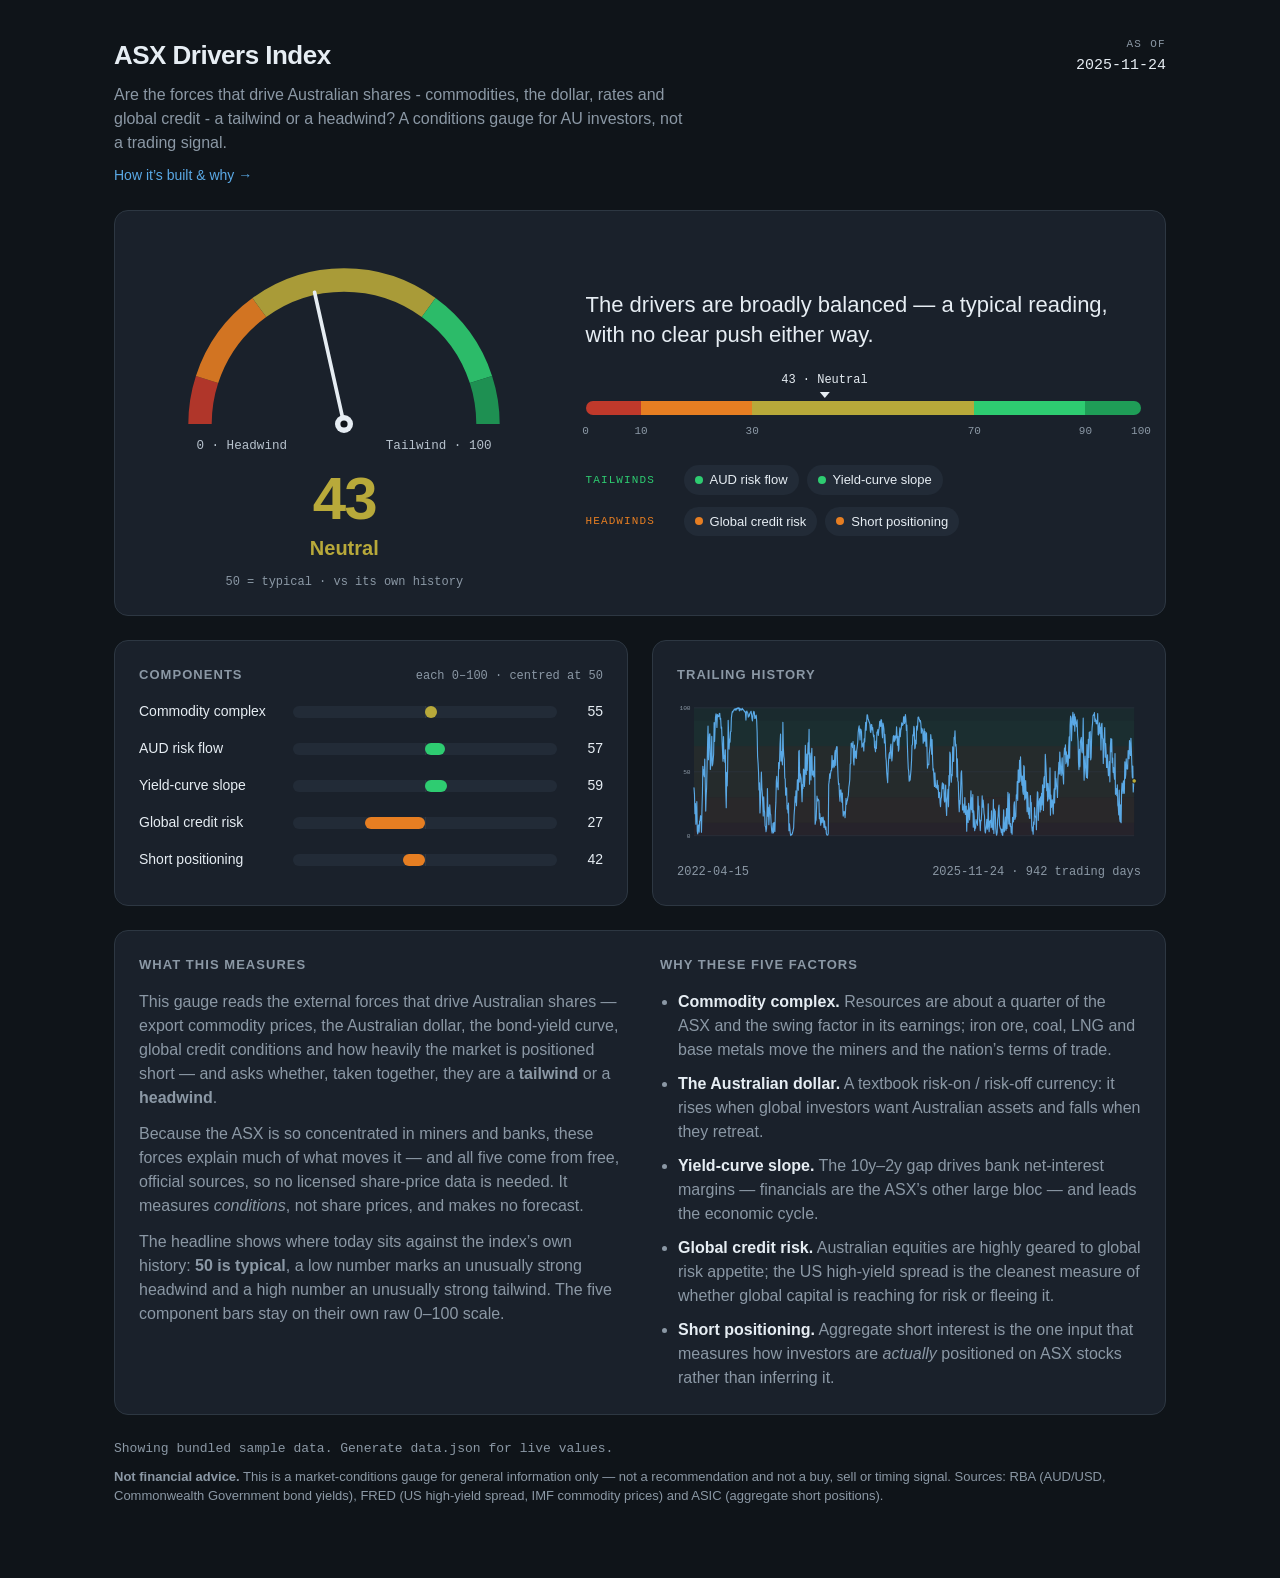
==== commit a39067e5: "Reposition gauge end-labels below the arc for legibility The "0 · Headwind" / "Tailwind · 100" label" ====
--- a/web/index.html
+++ b/web/index.html
@@ -5,7 +5,7 @@
   <meta name="viewport" content="width=device-width, initial-scale=1" />
   <title>ASX Drivers Index</title>
   <meta name="description" content="A conditions gauge for the Australian market: are the forces that drive ASX shares a tailwind or a headwind?" />
-  <link rel="stylesheet" href="styles.css?v=5" />
+  <link rel="stylesheet" href="styles.css?v=6" />
 </head>
 <body>
   <main class="wrap">
@@ -101,6 +101,6 @@
     </footer>
   </main>
 
-  <script src="app.js?v=5"></script>
+  <script src="app.js?v=6"></script>
 </body>
 </html>
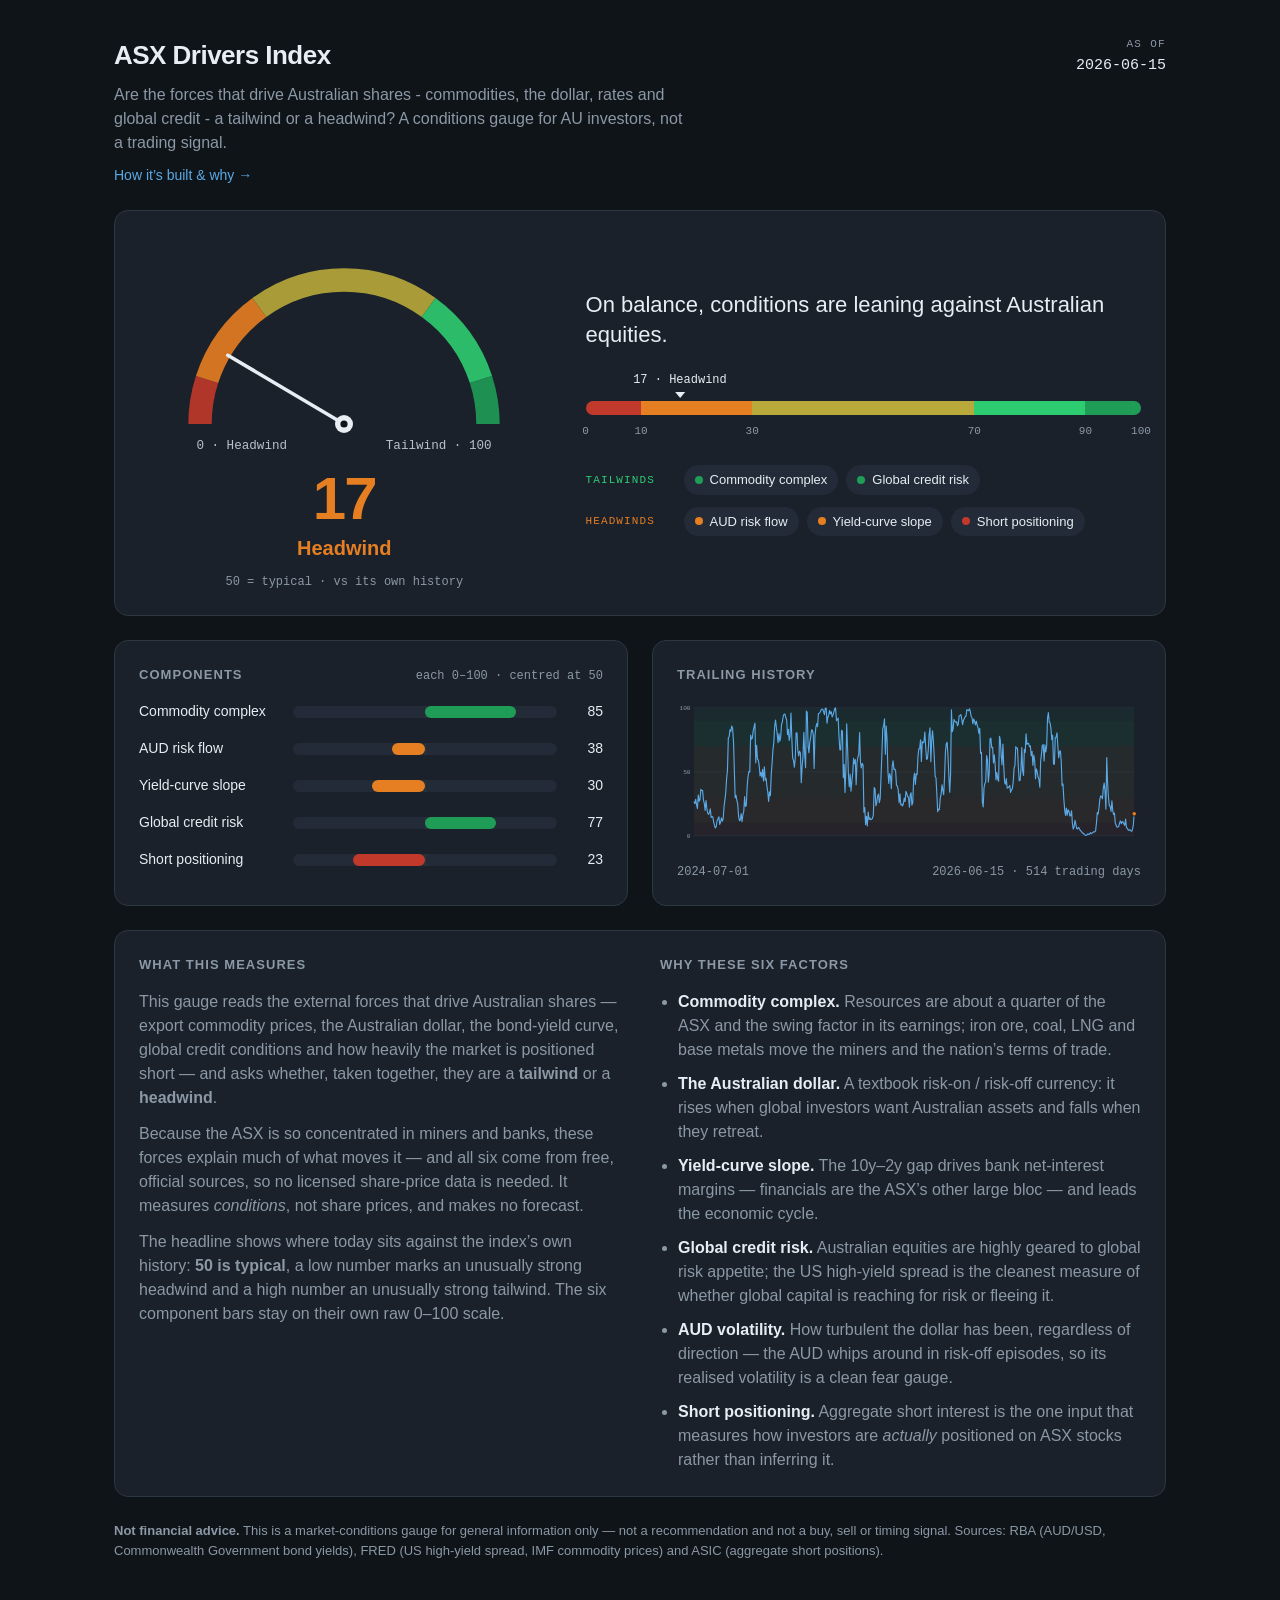
==== commit f5433ba9: "Add AUD realised-volatility component (the missing fear dimension) Add a sixth component: 20-day ann" ====
--- a/web/index.html
+++ b/web/index.html
@@ -5,7 +5,7 @@
   <meta name="viewport" content="width=device-width, initial-scale=1" />
   <title>ASX Drivers Index</title>
   <meta name="description" content="A conditions gauge for the Australian market: are the forces that drive ASX shares a tailwind or a headwind?" />
-  <link rel="stylesheet" href="styles.css?v=6" />
+  <link rel="stylesheet" href="styles.css?v=7" />
 </head>
 <body>
   <main class="wrap">
@@ -62,16 +62,16 @@
             and how heavily the market is positioned short &mdash; and asks whether, taken together,
             they are a <strong>tailwind</strong> or a <strong>headwind</strong>.</p>
           <p>Because the ASX is so concentrated in miners and banks, these forces explain much of
-            what moves it &mdash; and all five come from free, official sources, so no licensed
+            what moves it &mdash; and all six come from free, official sources, so no licensed
             share-price data is needed. It measures <em>conditions</em>, not share prices, and makes
             no forecast.</p>
           <p>The headline shows where today sits against the index&rsquo;s own history:
             <strong>50 is typical</strong>, a low number marks an unusually strong headwind and a
-            high number an unusually strong tailwind. The five component bars stay on their own raw
+            high number an unusually strong tailwind. The six component bars stay on their own raw
             0&ndash;100 scale.</p>
         </div>
         <div>
-          <h2>Why these five factors</h2>
+          <h2>Why these six factors</h2>
           <ul class="factors">
             <li><strong>Commodity complex.</strong> Resources are about a quarter of the ASX and the
               swing factor in its earnings; iron ore, coal, LNG and base metals move the miners and
@@ -84,6 +84,9 @@
             <li><strong>Global credit risk.</strong> Australian equities are highly geared to global
               risk appetite; the US high-yield spread is the cleanest measure of whether global
               capital is reaching for risk or fleeing it.</li>
+            <li><strong>AUD volatility.</strong> How turbulent the dollar has been, regardless of
+              direction &mdash; the AUD whips around in risk-off episodes, so its realised volatility
+              is a clean fear gauge.</li>
             <li><strong>Short positioning.</strong> Aggregate short interest is the one input that
               measures how investors are <em>actually</em> positioned on ASX stocks rather than
               inferring it.</li>
@@ -101,6 +104,6 @@
     </footer>
   </main>
 
-  <script src="app.js?v=6"></script>
+  <script src="app.js?v=7"></script>
 </body>
 </html>
